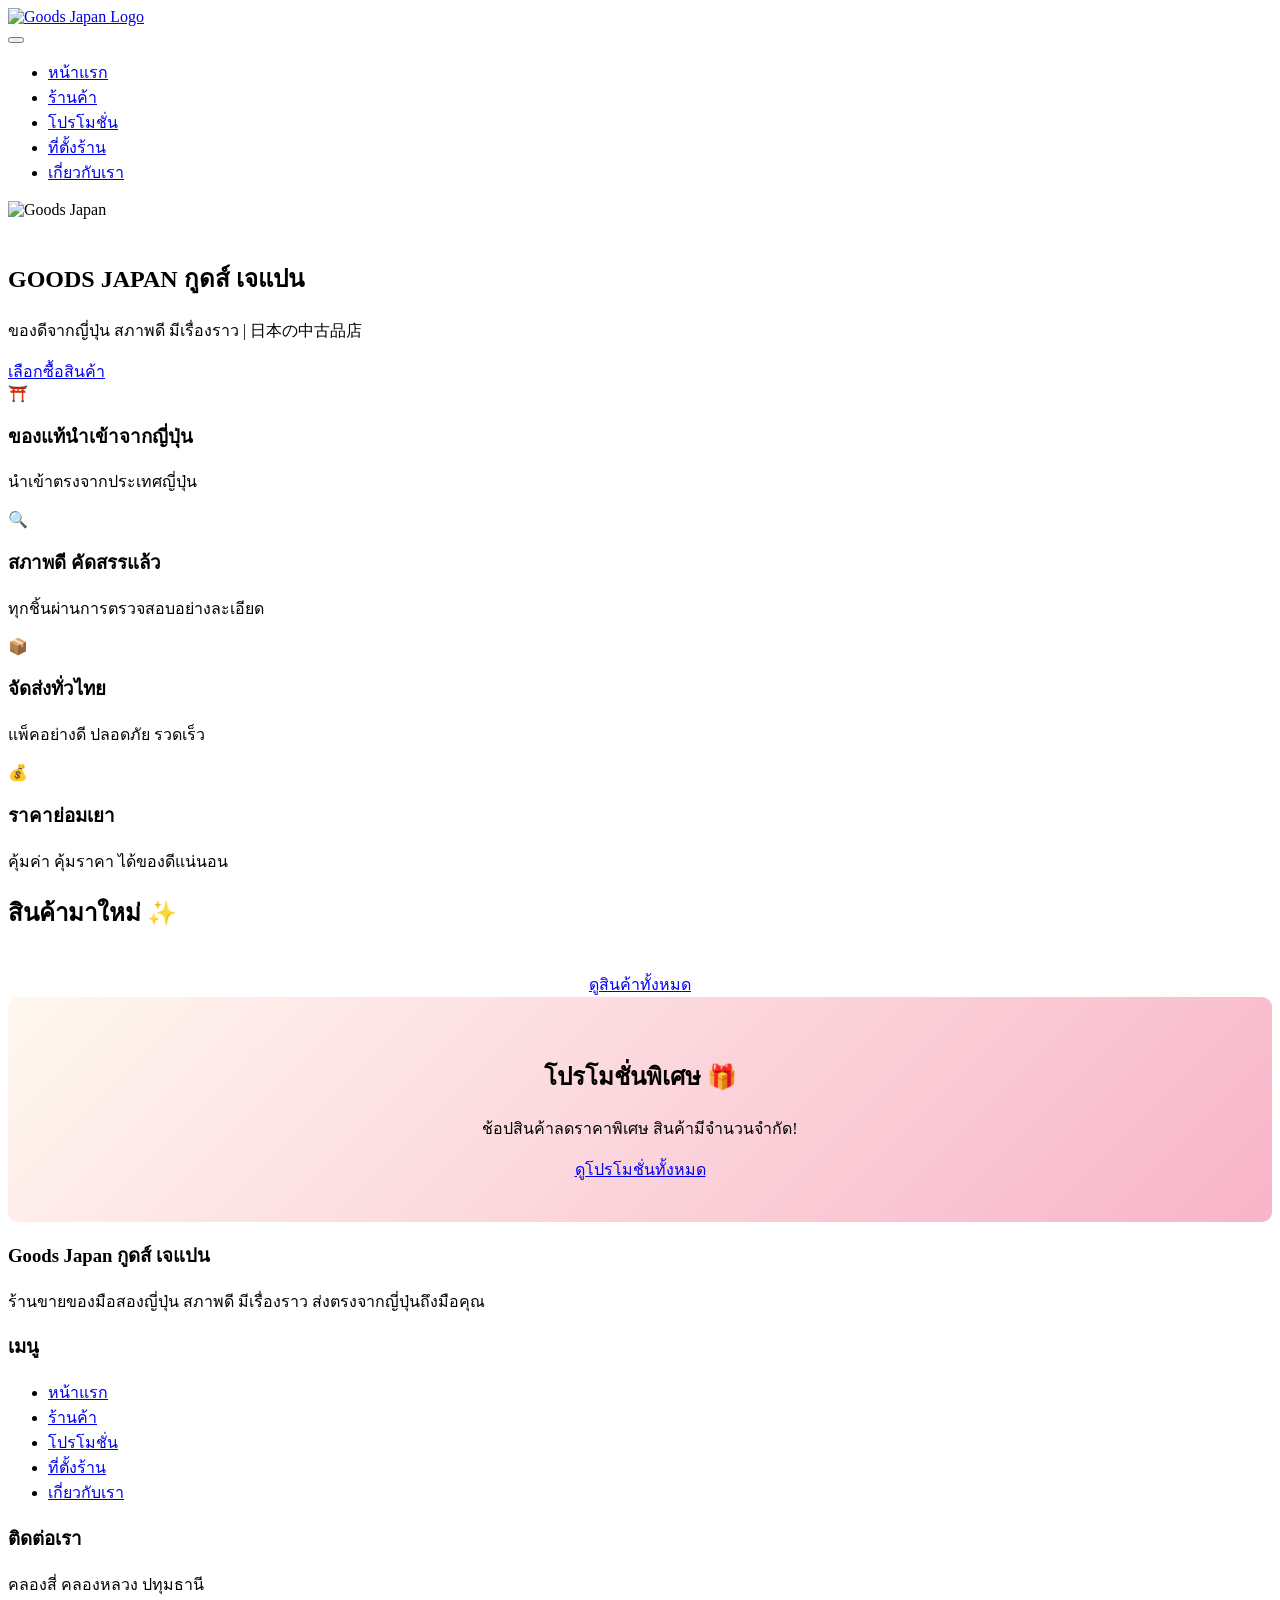
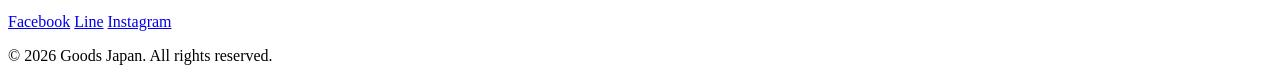
==== index.html @ b06cc13b "Add files via upload" ====
<!DOCTYPE html>
<html lang="th">
<head>
    <meta charset="UTF-8">
    <meta name="viewport" content="width=device-width, initial-scale=1.0">
    <title>Goods Japan (กูดส์ เจแปน) - ของดีจากญี่ปุ่น สภาพดี มีเรื่องราว</title>
    <meta name="description" content="Goods Japan กูดส์ เจแปน ร้านขายสินค้ามือสองคุณภาพดี นำเข้าจากญี่ปุ่น คลองสี่ คลองหลวง ปทุมธานี">
    <meta property="og:title" content="Goods Japan (กูดส์ เจแปน) - ของดีจากญี่ปุ่น">
    <meta property="og:description" content="ร้านขายสินค้ามือสองคุณภาพดี นำเข้าจากญี่ปุ่น คลองสี่ คลองหลวง ปทุมธานี">
    <meta property="og:image" content="assets/images/poster.jpg">
    <link rel="icon" href="assets/images/logo.png">
    
    <link rel="preconnect" href="https://fonts.googleapis.com">
    <link rel="preconnect" href="https://fonts.gstatic.com" crossorigin>
    <link href="https://fonts.googleapis.com/css2?family=Noto+Sans+Thai:wght@400;700&family=Noto+Serif+JP:wght@400;700&display=swap" rel="stylesheet">
    
    <link rel="stylesheet" href="css/style.css">
    <link rel="stylesheet" href="css/animations.css">
    <link rel="stylesheet" href="css/responsive.css">
</head>
<body>
    <header>
        <nav class="navbar">
            <div class="nav-container container">
                <div class="logo-container">
                    <a href="index.html">
                        <img src="assets/images/logo.png" alt="Goods Japan Logo" class="logo-img">
                    </a>
                </div>
                <button class="hamburger" aria-label="Toggle navigation">
                    <span></span>
                    <span></span>
                    <span></span>
                </button>
                <ul class="nav-links">
                    <li><a href="index.html" class="nav-link active">หน้าแรก</a></li>
                    <li><a href="shop.html" class="nav-link">ร้านค้า</a></li>
                    <li><a href="promotions.html" class="nav-link">โปรโมชั่น</a></li>
                    <li><a href="location.html" class="nav-link">ที่ตั้งร้าน</a></li>
                    <li><a href="about.html" class="nav-link">เกี่ยวกับเรา</a></li>
                </ul>
            </div>
        </nav>
    </header>

    <main>
        <section class="hero fade-in">
            <div class="hero-overlay"></div>
            <div class="hero-content container">
                <img src="assets/images/logo.png" alt="Goods Japan" style="max-width: 200px; margin-bottom: 20px;">
                <h1 class="hero-title">GOODS JAPAN กูดส์ เจแปน</h1>
                <p class="hero-subtitle">ของดีจากญี่ปุ่น สภาพดี มีเรื่องราว | 日本の中古品店</p>
                <a href="shop.html" class="btn btn-primary hero-cta">เลือกซื้อสินค้า</a>
            </div>
        </section>

        <section class="features-section section fade-in">
            <div class="container">
                <div class="features-grid">
                    <div class="feature-item">
                        <div class="feature-icon">⛩️</div>
                        <h3 class="feature-title">ของแท้นำเข้าจากญี่ปุ่น</h3>
                        <p class="feature-desc">นำเข้าตรงจากประเทศญี่ปุ่น</p>
                    </div>
                    <div class="feature-item">
                        <div class="feature-icon">🔍</div>
                        <h3 class="feature-title">สภาพดี คัดสรรแล้ว</h3>
                        <p class="feature-desc">ทุกชิ้นผ่านการตรวจสอบอย่างละเอียด</p>
                    </div>
                    <div class="feature-item">
                        <div class="feature-icon">📦</div>
                        <h3 class="feature-title">จัดส่งทั่วไทย</h3>
                        <p class="feature-desc">แพ็คอย่างดี ปลอดภัย รวดเร็ว</p>
                    </div>
                    <div class="feature-item">
                        <div class="feature-icon">💰</div>
                        <h3 class="feature-title">ราคาย่อมเยา</h3>
                        <p class="feature-desc">คุ้มค่า คุ้มราคา ได้ของดีแน่นอน</p>
                    </div>
                </div>
            </div>
        </section>

        <div class="torii-divider fade-in"></div>

        <section class="section fade-in">
            <div class="container">
                <h2 class="section-title">สินค้ามาใหม่ ✨</h2>
                <div id="new-arrivals" class="product-grid">
                    <!-- Products will be populated by js/products.js -->
                </div>
                <div style="text-align: center; margin-top: 40px;">
                    <a href="shop.html" class="btn btn-outline">ดูสินค้าทั้งหมด</a>
                </div>
            </div>
        </section>

        <section class="promo-section section fade-in">
            <div class="container">
                <div class="promo-card promo-card-featured" style="background: linear-gradient(135deg, #FFF8F0, #F8B4C8); text-align: center; padding: 40px; border-radius: 10px;">
                    <h2 class="promo-title">โปรโมชั่นพิเศษ 🎁</h2>
                    <p class="promo-description">ช้อปสินค้าลดราคาพิเศษ สินค้ามีจำนวนจำกัด!</p>
                    <a href="promotions.html" class="btn btn-primary" style="margin-top: 20px;">ดูโปรโมชั่นทั้งหมด</a>
                </div>
            </div>
        </section>
    </main>

    <footer class="footer">
        <div class="footer-container container">
            <div class="footer-col">
                <h3 class="footer-title">Goods Japan กูดส์ เจแปน</h3>
                <p class="footer-text">ร้านขายของมือสองญี่ปุ่น สภาพดี มีเรื่องราว ส่งตรงจากญี่ปุ่นถึงมือคุณ</p>
            </div>
            <div class="footer-col">
                <h3 class="footer-title">เมนู</h3>
                <ul class="footer-links">
                    <li><a href="index.html" class="footer-link">หน้าแรก</a></li>
                    <li><a href="shop.html" class="footer-link">ร้านค้า</a></li>
                    <li><a href="promotions.html" class="footer-link">โปรโมชั่น</a></li>
                    <li><a href="location.html" class="footer-link">ที่ตั้งร้าน</a></li>
                    <li><a href="about.html" class="footer-link">เกี่ยวกับเรา</a></li>
                </ul>
            </div>
            <div class="footer-col">
                <h3 class="footer-title">ติดต่อเรา</h3>
                <p class="footer-text">คลองสี่ คลองหลวง ปทุมธานี</p>
                <div class="social-links">
                    <a href="#" class="social-link">Facebook</a>
                    <a href="#" class="social-link">Line</a>
                    <a href="#" class="social-link">Instagram</a>
                </div>
            </div>
        </div>
        <div class="footer-bottom">
            <p>&copy; 2026 Goods Japan. All rights reserved.</p>
        </div>
    </footer>

    <script src="js/main.js"></script>
    <script src="js/sakura.js"></script>
    <script src="js/products.js"></script>
    <script src="js/promotions.js"></script>
    <script src="js/animations.js"></script>
</body>
</html>
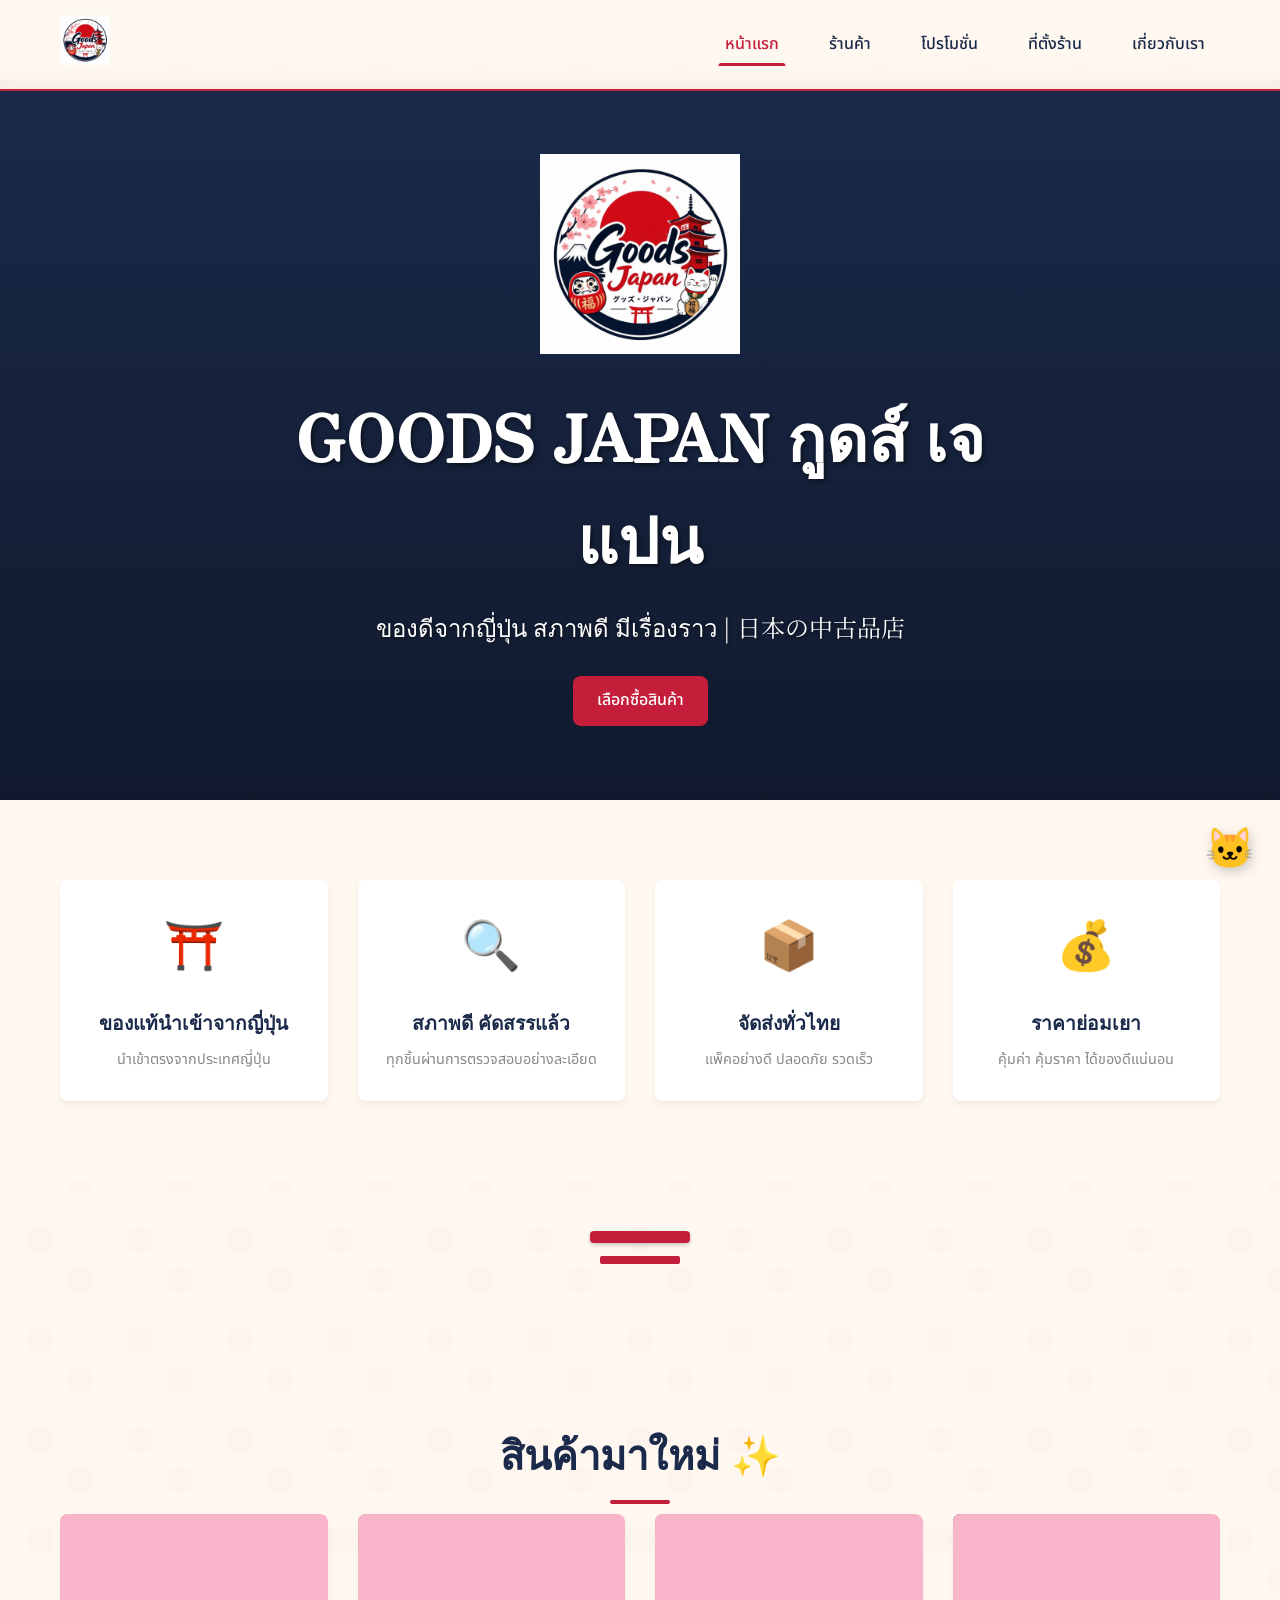
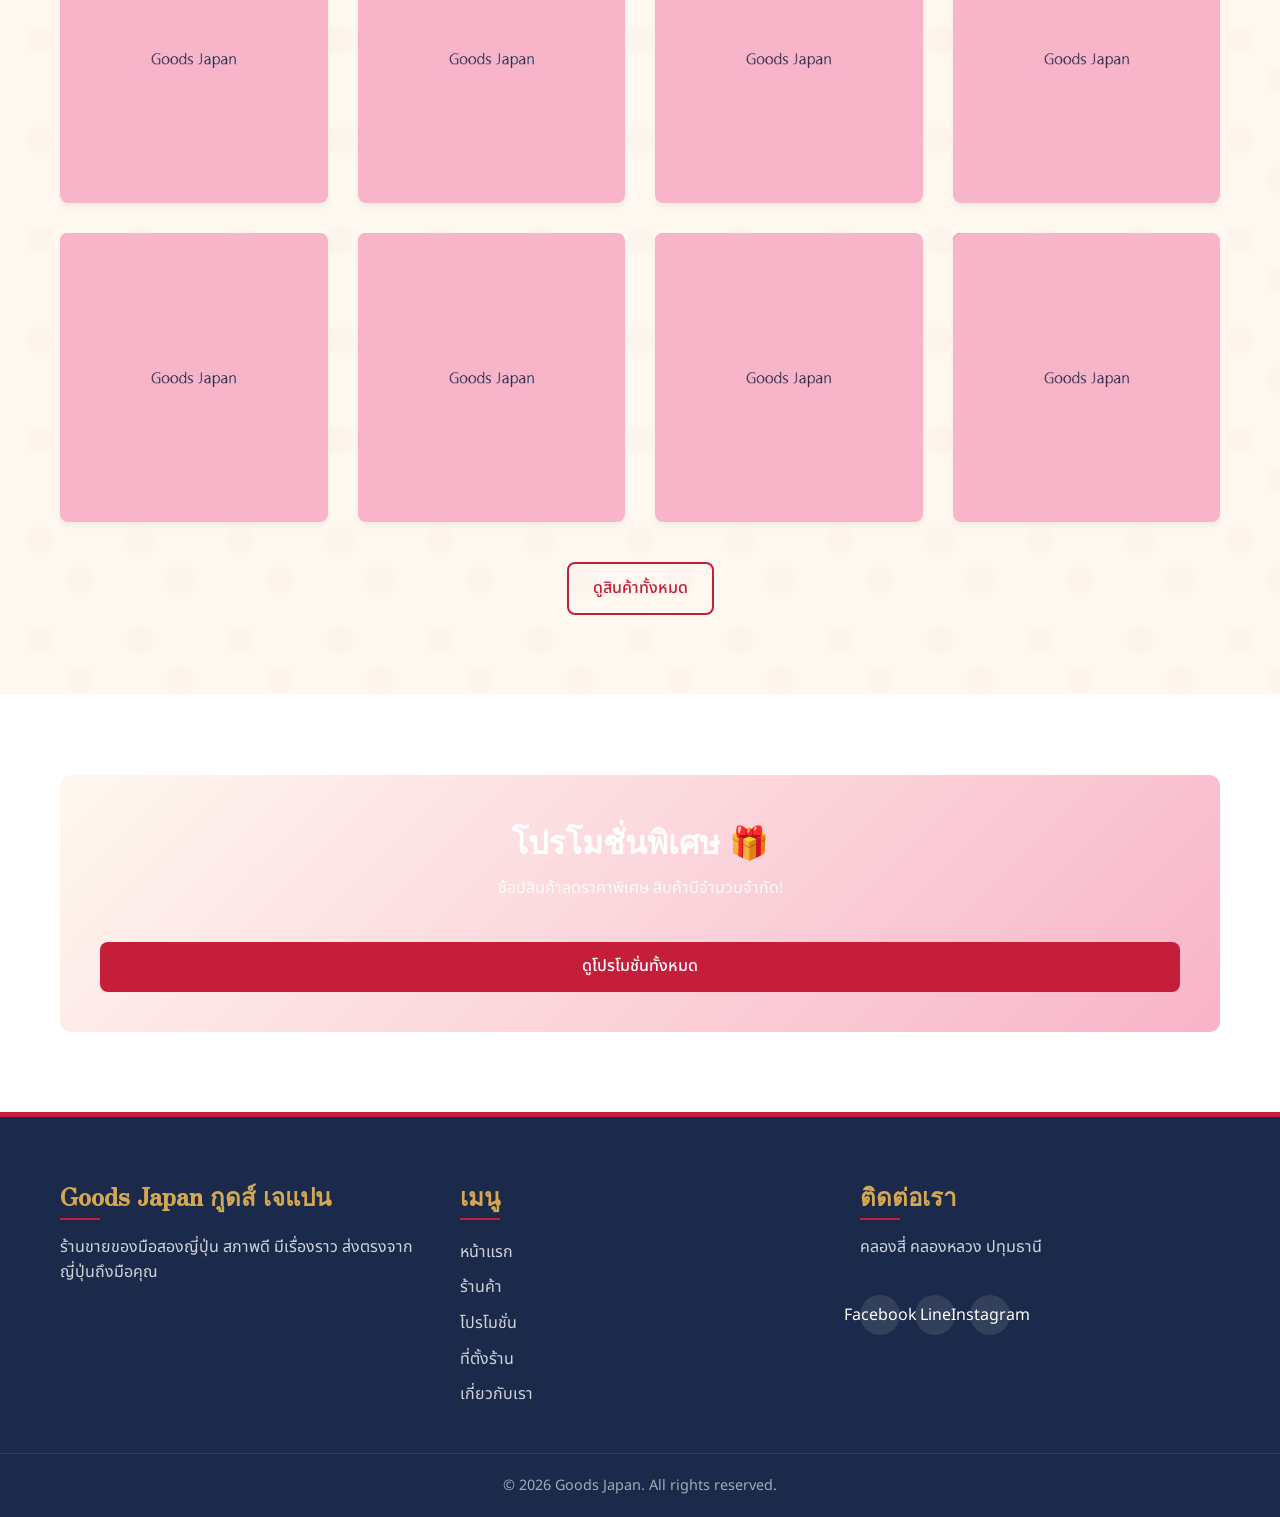
==== commit a422a791: "Add files via upload" ====
--- a/index.html
+++ b/index.html
@@ -126,9 +126,9 @@
                 <h3 class="footer-title">ติดต่อเรา</h3>
                 <p class="footer-text">คลองสี่ คลองหลวง ปทุมธานี</p>
                 <div class="social-links">
-                    <a href="#" class="social-link">Facebook</a>
-                    <a href="#" class="social-link">Line</a>
-                    <a href="#" class="social-link">Instagram</a>
+                    <a href="https://facebook.com/goodsjapan" target="_blank" class="social-link">Facebook</a>
+                    <a href="https://line.me/ti/p/~@goodsjapan" target="_blank" class="social-link">Line</a>
+                    <a href="https://instagram.com/goodsjapan" target="_blank" class="social-link">Instagram</a>
                 </div>
             </div>
         </div>
--- a/css/style.css
+++ b/css/style.css
@@ -0,0 +1,1023 @@
+@import url('https://fonts.googleapis.com/css2?family=Noto+Sans+Thai:wght@300;400;500;600;700&family=Noto+Serif+JP:wght@300;400;500;600;700&family=Zen+Antique&display=swap');
+
+:root {
+  --red: #C41E3A;
+  --navy: #1B2A4A;
+  --pink: #F8B4C8;
+  --cream: #FFF8F0;
+  --dark: #2D2D2D;
+  --gold: #D4A853;
+  --white: #FFFFFF;
+  --gray-light: #F5F5F5;
+  --gray: #888888;
+  --shadow: 0 4px 6px rgba(0, 0, 0, 0.05);
+  --shadow-hover: 0 10px 15px rgba(0, 0, 0, 0.1);
+  --border-radius: 8px;
+  --transition: all 0.3s ease;
+  
+  --font-thai: 'Noto Sans Thai', sans-serif;
+  --font-jp: 'Noto Serif JP', serif;
+  --font-heading: 'Zen Antique', serif;
+}
+
+/* Reset & Base */
+* {
+  margin: 0;
+  padding: 0;
+  box-sizing: border-box;
+}
+
+body {
+  font-family: var(--font-thai);
+  color: var(--dark);
+  background-color: var(--cream);
+  line-height: 1.6;
+  background-image: url('data:image/svg+xml;utf8,<svg xmlns="http://www.w3.org/2000/svg" width="100" height="100" viewBox="0 0 100 100"><path fill="%23f8b4c8" fill-opacity="0.05" d="M30 30c5-5 15-5 20 0s5 15 0 20-15 5-20 0-5-15 0-20zM70 70c5-5 15-5 20 0s5 15 0 20-15 5-20 0-5-15 0-20z"/></svg>');
+}
+
+/* Typography */
+h1, h2, h3, h4, h5, h6 {
+  font-family: var(--font-heading);
+  color: var(--navy);
+  margin-bottom: 1rem;
+}
+
+.text-center { text-align: center; }
+.text-red { color: var(--red); }
+.text-gold { color: var(--gold); }
+
+/* Utilities */
+.container {
+  max-width: 1200px;
+  margin: 0 auto;
+  padding: 0 20px;
+}
+
+.section {
+  padding: 80px 0;
+}
+
+.section-title {
+  font-size: 2.5rem;
+  text-align: center;
+  position: relative;
+  margin-bottom: 10px;
+  color: var(--navy);
+}
+
+.section-title::after {
+  content: '';
+  display: block;
+  width: 60px;
+  height: 4px;
+  background: var(--red);
+  margin: 15px auto 0;
+  border-radius: 2px;
+}
+
+.section-subtitle {
+  text-align: center;
+  color: var(--gray);
+  margin-bottom: 40px;
+  font-family: var(--font-jp);
+}
+
+.mt-1 { margin-top: 0.5rem; }
+.mt-2 { margin-top: 1rem; }
+.mt-3 { margin-top: 1.5rem; }
+.mt-4 { margin-top: 2rem; }
+.mt-5 { margin-top: 3rem; }
+
+/* Buttons */
+.btn {
+  display: inline-block;
+  padding: 12px 24px;
+  font-family: var(--font-thai);
+  font-weight: 500;
+  text-decoration: none;
+  border-radius: var(--border-radius);
+  cursor: pointer;
+  transition: var(--transition);
+  border: none;
+  text-align: center;
+}
+
+.btn-primary {
+  background-color: var(--red);
+  color: var(--white);
+}
+
+.btn-primary:hover {
+  background-color: #a31830;
+  transform: translateY(-2px);
+  box-shadow: 0 4px 10px rgba(196, 30, 58, 0.3);
+}
+
+.btn-secondary {
+  background-color: var(--navy);
+  color: var(--white);
+}
+
+.btn-secondary:hover {
+  background-color: #121c33;
+  transform: translateY(-2px);
+  box-shadow: 0 4px 10px rgba(27, 42, 74, 0.3);
+}
+
+.btn-outline {
+  background-color: transparent;
+  color: var(--red);
+  border: 2px solid var(--red);
+}
+
+.btn-outline:hover {
+  background-color: var(--red);
+  color: var(--white);
+}
+
+/* Cards & Tag */
+.card {
+  background: var(--white);
+  border-radius: var(--border-radius);
+  box-shadow: var(--shadow);
+  transition: var(--transition);
+}
+
+.card:hover {
+  box-shadow: var(--shadow-hover);
+}
+
+.tag {
+  display: inline-block;
+  padding: 4px 8px;
+  border-radius: 4px;
+  font-size: 0.8rem;
+  font-weight: 500;
+  background-color: var(--gray-light);
+  color: var(--dark);
+}
+
+/* Navbar */
+.navbar {
+  position: fixed;
+  top: 0;
+  left: 0;
+  width: 100%;
+  background-color: rgba(255, 248, 240, 0.95);
+  backdrop-filter: blur(10px);
+  border-bottom: 2px solid var(--red);
+  z-index: 1000;
+  padding: 15px 0;
+}
+
+.nav-container {
+  display: flex;
+  justify-content: space-between;
+  align-items: center;
+  max-width: 1200px;
+  margin: 0 auto;
+  padding: 0 20px;
+}
+
+.logo-container {
+  display: flex;
+  align-items: center;
+  text-decoration: none;
+}
+
+.logo-img {
+  height: 50px;
+  width: auto;
+}
+
+.nav-links {
+  display: flex;
+  gap: 20px;
+  list-style: none;
+}
+
+.nav-link {
+  text-decoration: none;
+  color: var(--navy);
+  font-weight: 500;
+  padding: 10px 15px;
+  position: relative;
+  transition: var(--transition);
+  border-radius: 4px;
+}
+
+.nav-link:hover {
+  background-color: rgba(248, 180, 200, 0.2);
+  color: var(--red);
+}
+
+.nav-link.active {
+  color: var(--red);
+}
+
+.nav-link.active::after {
+  content: '';
+  position: absolute;
+  bottom: 0;
+  left: 50%;
+  transform: translateX(-50%);
+  width: 80%;
+  height: 3px;
+  background-color: var(--red);
+  border-radius: 3px 3px 0 0;
+}
+
+.hamburger {
+  display: none;
+  background: none;
+  border: none;
+  font-size: 1.5rem;
+  color: var(--navy);
+  cursor: pointer;
+}
+
+/* Hero Section */
+.hero {
+  position: relative;
+  min-height: 80vh;
+  background-color: var(--navy);
+  background-size: cover;
+  background-position: center;
+  display: flex;
+  align-items: center;
+  justify-content: center;
+  margin-top: 80px;
+}
+
+.hero-overlay {
+  position: absolute;
+  top: 0;
+  left: 0;
+  width: 100%;
+  height: 100%;
+  background: linear-gradient(rgba(27, 42, 74, 0.7), rgba(0, 0, 0, 0.4));
+}
+
+.hero-content {
+  position: relative;
+  z-index: 10;
+  text-align: center;
+  color: var(--white);
+  max-width: 800px;
+  padding: 0 20px;
+}
+
+.hero-title {
+  font-size: 4rem;
+  color: var(--white);
+  margin-bottom: 20px;
+  text-shadow: 2px 2px 4px rgba(0,0,0,0.5);
+  font-family: var(--font-heading);
+}
+
+.hero-subtitle {
+  font-size: 1.5rem;
+  margin-bottom: 30px;
+  font-family: var(--font-jp);
+  text-shadow: 1px 1px 3px rgba(0,0,0,0.5);
+}
+
+/* Filter Bar */
+.filter-bar {
+  background: var(--white);
+  padding: 20px;
+  border-radius: var(--border-radius);
+  box-shadow: var(--shadow);
+  display: flex;
+  justify-content: space-between;
+  align-items: center;
+  margin-bottom: 30px;
+}
+
+.filter-group {
+  display: flex;
+  gap: 10px;
+}
+
+.filter-btn {
+  padding: 8px 16px;
+  border: 1px solid var(--gray-light);
+  background: var(--white);
+  border-radius: 20px;
+  cursor: pointer;
+  transition: var(--transition);
+  font-family: var(--font-thai);
+}
+
+.filter-btn:hover {
+  border-color: var(--red);
+  color: var(--red);
+}
+
+.filter-btn.active {
+  background: var(--red);
+  color: var(--white);
+  border-color: var(--red);
+}
+
+.search-box {
+  padding: 10px 15px;
+  border: 1px solid #ddd;
+  border-radius: 20px;
+  width: 250px;
+  font-family: var(--font-thai);
+}
+
+.sort-select {
+  padding: 10px 15px;
+  border: 1px solid #ddd;
+  border-radius: 20px;
+  background: var(--white);
+  font-family: var(--font-thai);
+  cursor: pointer;
+}
+
+/* Product Grid */
+.product-grid {
+  display: grid;
+  grid-template-columns: repeat(4, 1fr);
+  gap: 30px;
+}
+
+.product-card {
+  background: var(--white);
+  border-radius: var(--border-radius);
+  overflow: hidden;
+  box-shadow: var(--shadow);
+  transition: var(--transition);
+  position: relative;
+  display: flex;
+  flex-direction: column;
+}
+
+.product-card:hover {
+  transform: translateY(-10px);
+  box-shadow: var(--shadow-hover);
+}
+
+.product-image-container {
+  position: relative;
+  width: 100%;
+  padding-top: 100%;
+  overflow: hidden;
+  background-color: var(--gray-light);
+}
+
+.product-image {
+  position: absolute;
+  top: 0;
+  left: 0;
+  width: 100%;
+  height: 100%;
+  object-fit: cover;
+  transition: transform 0.5s ease;
+}
+
+.product-card:hover .product-image {
+  transform: scale(1.05);
+}
+
+.product-badge {
+  position: absolute;
+  top: 10px;
+  right: 10px;
+  padding: 5px 10px;
+  border-radius: 4px;
+  color: var(--white);
+  font-weight: bold;
+  font-size: 0.8rem;
+  z-index: 2;
+}
+
+.badge-new { background-color: var(--gold); }
+.badge-sale { background-color: var(--red); }
+.badge-sold { background-color: var(--dark); }
+
+.product-info {
+  padding: 20px;
+  display: flex;
+  flex-direction: column;
+  flex-grow: 1;
+}
+
+.product-category {
+  font-size: 0.8rem;
+  color: var(--gray);
+  margin-bottom: 5px;
+  text-transform: uppercase;
+}
+
+.product-name {
+  font-size: 1.1rem;
+  font-weight: 600;
+  margin-bottom: 5px;
+  color: var(--navy);
+}
+
+.product-name-jp {
+  font-family: var(--font-jp);
+  font-size: 0.9rem;
+  color: var(--gray);
+  margin-bottom: 15px;
+}
+
+.product-price {
+  font-size: 1.25rem;
+  font-weight: 700;
+  color: var(--red);
+  margin-top: auto;
+  display: flex;
+  align-items: center;
+  gap: 10px;
+}
+
+.product-original-price {
+  font-size: 0.9rem;
+  color: var(--gray);
+  text-decoration: line-through;
+}
+
+.product-status {
+  font-size: 0.85rem;
+  color: var(--navy);
+  margin-top: 10px;
+  border-top: 1px dashed #eee;
+  padding-top: 10px;
+}
+
+/* Promotion Section */
+.promo-section {
+  background-color: var(--white);
+  position: relative;
+  overflow: hidden;
+}
+
+.promo-grid {
+  display: grid;
+  grid-template-columns: repeat(2, 1fr);
+  gap: 30px;
+}
+
+.promo-card {
+  background: linear-gradient(135deg, var(--navy) 0%, #2a4175 100%);
+  color: var(--white);
+  border-radius: var(--border-radius);
+  padding: 40px;
+  display: flex;
+  flex-direction: column;
+  justify-content: center;
+  position: relative;
+  overflow: hidden;
+}
+
+.promo-card-featured {
+  background: linear-gradient(135deg, var(--red) 0%, #e03250 100%);
+}
+
+.promo-title {
+  font-size: 2rem;
+  margin-bottom: 10px;
+  color: var(--white);
+}
+
+.promo-description {
+  margin-bottom: 20px;
+  opacity: 0.9;
+}
+
+.promo-code {
+  display: inline-block;
+  background: rgba(255,255,255,0.2);
+  padding: 10px 20px;
+  border: 2px dashed var(--gold);
+  border-radius: 8px;
+  font-family: monospace;
+  font-size: 1.5rem;
+  font-weight: bold;
+  letter-spacing: 2px;
+  margin-bottom: 15px;
+}
+
+.promo-discount {
+  font-size: 3rem;
+  font-weight: bold;
+  color: var(--gold);
+  margin-bottom: 10px;
+}
+
+.promo-expiry {
+  font-size: 0.9rem;
+  opacity: 0.8;
+}
+
+.discount-section {
+  max-width: 500px;
+  margin: 40px auto 0;
+  text-align: center;
+}
+
+.discount-input-group {
+  display: flex;
+  margin-bottom: 10px;
+}
+
+.discount-input {
+  flex-grow: 1;
+  padding: 12px 20px;
+  border: 2px solid var(--navy);
+  border-radius: 25px 0 0 25px;
+  font-size: 1rem;
+  outline: none;
+}
+
+.discount-btn {
+  padding: 12px 25px;
+  background: var(--navy);
+  color: var(--white);
+  border: 2px solid var(--navy);
+  border-radius: 0 25px 25px 0;
+  cursor: pointer;
+  font-weight: bold;
+  transition: var(--transition);
+}
+
+.discount-btn:hover {
+  background: var(--gold);
+  border-color: var(--gold);
+}
+
+.discount-result {
+  min-height: 24px;
+  font-size: 0.9rem;
+  color: var(--red);
+}
+
+.countdown {
+  display: flex;
+  gap: 15px;
+  margin-top: 20px;
+}
+
+.countdown-item {
+  background: rgba(255,255,255,0.1);
+  border-radius: 8px;
+  padding: 10px;
+  min-width: 70px;
+  text-align: center;
+  backdrop-filter: blur(5px);
+}
+
+.countdown-value {
+  font-size: 1.8rem;
+  font-weight: bold;
+  line-height: 1;
+}
+
+.countdown-label {
+  font-size: 0.8rem;
+  text-transform: uppercase;
+  margin-top: 5px;
+}
+
+/* Features Section */
+.features-section {
+  background-color: var(--cream);
+}
+
+.features-grid {
+  display: grid;
+  grid-template-columns: repeat(4, 1fr);
+  gap: 30px;
+}
+
+.feature-item {
+  text-align: center;
+  padding: 30px 20px;
+  background: var(--white);
+  border-radius: var(--border-radius);
+  box-shadow: var(--shadow);
+  transition: var(--transition);
+  position: relative;
+}
+
+.feature-item:hover {
+  transform: translateY(-5px);
+  box-shadow: var(--shadow-hover);
+}
+
+.feature-icon {
+  font-size: 3rem;
+  color: var(--red);
+  margin-bottom: 20px;
+  position: relative;
+  display: inline-block;
+}
+
+.feature-icon::before {
+  content: '';
+  position: absolute;
+  top: 50%;
+  left: 50%;
+  transform: translate(-50%, -50%);
+  width: 60px;
+  height: 60px;
+  background-color: rgba(248, 180, 200, 0.3);
+  border-radius: 50%;
+  z-index: -1;
+}
+
+.feature-title {
+  font-size: 1.2rem;
+  color: var(--navy);
+  margin-bottom: 10px;
+}
+
+.feature-desc {
+  color: var(--gray);
+  font-size: 0.9rem;
+}
+
+/* Location Section */
+.location-section {
+  background-color: var(--white);
+}
+
+.map-container {
+  width: 100%;
+  height: 400px;
+  background-color: #eee;
+  border-radius: var(--border-radius);
+  overflow: hidden;
+  margin-bottom: 40px;
+  box-shadow: var(--shadow);
+}
+
+.store-info {
+  margin-top: 40px;
+}
+
+.info-grid {
+  display: grid;
+  grid-template-columns: repeat(2, 1fr);
+  gap: 30px;
+}
+
+.info-card {
+  background: var(--cream);
+  padding: 30px;
+  border-radius: var(--border-radius);
+  display: flex;
+  align-items: flex-start;
+  gap: 20px;
+  box-shadow: var(--shadow);
+}
+
+.info-icon {
+  font-size: 2rem;
+  color: var(--red);
+}
+
+.info-title {
+  font-size: 1.2rem;
+  margin-bottom: 10px;
+  color: var(--navy);
+}
+
+.info-text {
+  color: var(--dark);
+  line-height: 1.8;
+}
+
+.directions-section {
+  margin-top: 20px;
+}
+
+/* About Section */
+.about-section {
+  background-color: var(--cream);
+}
+
+.story-section {
+  display: grid;
+  grid-template-columns: 1fr 1fr;
+  gap: 50px;
+  align-items: center;
+  margin-bottom: 80px;
+}
+
+.story-content {
+  padding-right: 20px;
+}
+
+.story-image {
+  width: 100%;
+  border-radius: var(--border-radius);
+  box-shadow: var(--shadow-hover);
+  border: 10px solid var(--white);
+}
+
+.team-section {
+  margin-bottom: 80px;
+}
+
+.team-grid {
+  display: grid;
+  grid-template-columns: repeat(4, 1fr);
+  gap: 30px;
+}
+
+.team-member {
+  text-align: center;
+  background: var(--white);
+  padding: 30px 20px;
+  border-radius: var(--border-radius);
+  box-shadow: var(--shadow);
+}
+
+.team-photo {
+  width: 120px;
+  height: 120px;
+  border-radius: 50%;
+  object-fit: cover;
+  margin: 0 auto 20px;
+  border: 4px solid var(--pink);
+}
+
+.team-name {
+  font-size: 1.2rem;
+  color: var(--navy);
+  margin-bottom: 5px;
+}
+
+.team-role {
+  color: var(--gold);
+  font-size: 0.9rem;
+  font-weight: 500;
+  margin-bottom: 15px;
+}
+
+.contact-form {
+  max-width: 600px;
+  margin: 0 auto;
+  background: var(--white);
+  padding: 40px;
+  border-radius: var(--border-radius);
+  box-shadow: var(--shadow);
+}
+
+.form-group {
+  margin-bottom: 20px;
+}
+
+.form-input, .form-textarea {
+  width: 100%;
+  padding: 12px 15px;
+  border: 1px solid #ddd;
+  border-radius: 4px;
+  font-family: var(--font-thai);
+  transition: var(--transition);
+}
+
+.form-input:focus, .form-textarea:focus {
+  border-color: var(--navy);
+  outline: none;
+  box-shadow: 0 0 0 2px rgba(27, 42, 74, 0.1);
+}
+
+.form-textarea {
+  min-height: 150px;
+  resize: vertical;
+}
+
+.form-submit {
+  width: 100%;
+  padding: 15px;
+  font-size: 1.1rem;
+}
+
+/* Gallery */
+.gallery-grid {
+  display: grid;
+  grid-template-columns: repeat(auto-fill, minmax(250px, 1fr));
+  gap: 15px;
+}
+
+.gallery-item {
+  position: relative;
+  border-radius: var(--border-radius);
+  overflow: hidden;
+  aspect-ratio: 1;
+}
+
+.gallery-image {
+  width: 100%;
+  height: 100%;
+  object-fit: cover;
+  transition: transform 0.5s;
+}
+
+.gallery-item:hover .gallery-image {
+  transform: scale(1.1);
+}
+
+/* Torii Divider */
+.torii-divider {
+  width: 100px;
+  height: 80px;
+  margin: 40px auto;
+  position: relative;
+}
+
+.torii-divider::before {
+  content: '';
+  position: absolute;
+  top: 10px;
+  left: 0;
+  width: 100%;
+  height: 12px;
+  background-color: var(--red);
+  border-radius: 4px;
+  box-shadow: 0 2px 4px rgba(0,0,0,0.2);
+}
+
+.torii-divider::after {
+  content: '';
+  position: absolute;
+  top: 35px;
+  left: 10px;
+  width: 80px;
+  height: 8px;
+  background-color: var(--red);
+  border-radius: 2px;
+}
+
+.torii-divider-legs {
+  position: absolute;
+  top: 22px;
+  left: 20px;
+  width: 12px;
+  height: 58px;
+  background-color: var(--red);
+  box-shadow: 48px 0 0 var(--red);
+}
+
+/* Floating Mascot */
+.floating-mascot {
+  position: fixed;
+  bottom: 30px;
+  right: 30px;
+  z-index: 1000;
+}
+
+.mascot-btn {
+  width: 60px;
+  height: 60px;
+  background-color: var(--white);
+  border: 3px solid var(--red);
+  border-radius: 50%;
+  display: flex;
+  align-items: center;
+  justify-content: center;
+  cursor: pointer;
+  box-shadow: var(--shadow-hover);
+  font-size: 1.5rem;
+  color: var(--red);
+  transition: var(--transition);
+}
+
+.mascot-btn:hover {
+  transform: scale(1.1);
+}
+
+.mascot-tooltip {
+  position: absolute;
+  bottom: 80px;
+  right: 0;
+  background-color: var(--white);
+  color: var(--navy);
+  padding: 10px 15px;
+  border-radius: 8px;
+  font-size: 0.9rem;
+  box-shadow: var(--shadow);
+  width: max-content;
+  opacity: 0;
+  visibility: hidden;
+  transition: var(--transition);
+  transform: translateY(10px);
+}
+
+.mascot-tooltip::after {
+  content: '';
+  position: absolute;
+  bottom: -8px;
+  right: 20px;
+  border-width: 8px 8px 0;
+  border-style: solid;
+  border-color: var(--white) transparent transparent transparent;
+}
+
+.floating-mascot:hover .mascot-tooltip {
+  opacity: 1;
+  visibility: visible;
+  transform: translateY(0);
+}
+
+/* Footer */
+.footer {
+  background-color: var(--navy);
+  color: var(--white);
+  padding: 60px 0 20px;
+  border-top: 5px solid var(--red);
+}
+
+.footer-container {
+  max-width: 1200px;
+  margin: 0 auto;
+  padding: 0 20px;
+  display: grid;
+  grid-template-columns: repeat(3, 1fr);
+  gap: 40px;
+  margin-bottom: 40px;
+}
+
+.footer-col {
+  display: flex;
+  flex-direction: column;
+}
+
+.footer-title {
+  color: var(--gold);
+  font-size: 1.5rem;
+  margin-bottom: 20px;
+  position: relative;
+  display: inline-block;
+}
+
+.footer-title::after {
+  content: '';
+  position: absolute;
+  bottom: -5px;
+  left: 0;
+  width: 40px;
+  height: 2px;
+  background-color: var(--red);
+}
+
+.footer-text {
+  color: rgba(255, 255, 255, 0.8);
+  margin-bottom: 15px;
+}
+
+.footer-links {
+  list-style: none;
+}
+
+.footer-link {
+  color: rgba(255, 255, 255, 0.8);
+  text-decoration: none;
+  display: inline-block;
+  padding: 5px 0;
+  transition: var(--transition);
+}
+
+.footer-link:hover {
+  color: var(--gold);
+  transform: translateX(5px);
+}
+
+.social-links {
+  display: flex;
+  gap: 15px;
+  margin-top: 20px;
+}
+
+.social-link {
+  display: flex;
+  align-items: center;
+  justify-content: center;
+  width: 40px;
+  height: 40px;
+  background-color: rgba(255,255,255,0.1);
+  color: var(--white);
+  border-radius: 50%;
+  text-decoration: none;
+  transition: var(--transition);
+}
+
+.social-link:hover {
+  background-color: var(--red);
+  transform: translateY(-3px);
+}
+
+.footer-bottom {
+  text-align: center;
+  padding-top: 20px;
+  border-top: 1px solid rgba(255,255,255,0.1);
+  color: rgba(255,255,255,0.6);
+  font-size: 0.9rem;
+}
--- a/css/animations.css
+++ b/css/animations.css
@@ -0,0 +1,201 @@
+/* Japanese Aesthetic Animations and Effects */
+
+/* Sakura Fall Animation */
+@keyframes sakuraFall {
+  0% {
+    opacity: 0;
+    top: -10%;
+    transform: translateX(0) rotate(0deg);
+  }
+  10% {
+    opacity: 1;
+  }
+  20% {
+    transform: translateX(-15px) rotate(45deg);
+  }
+  40% {
+    transform: translateX(15px) rotate(90deg);
+  }
+  60% {
+    transform: translateX(-15px) rotate(135deg);
+  }
+  80% {
+    transform: translateX(15px) rotate(180deg);
+    opacity: 1;
+  }
+  100% {
+    top: 110%;
+    transform: translateX(0) rotate(225deg);
+    opacity: 0;
+  }
+}
+
+.sakura-container {
+  position: fixed;
+  top: 0;
+  left: 0;
+  width: 100%;
+  height: 100%;
+  pointer-events: none;
+  z-index: 9999;
+  overflow: hidden;
+}
+
+.sakura-petal {
+  position: absolute;
+  background-color: var(--pink);
+  border-radius: 15px 0 15px 0;
+  box-shadow: inset 0 0 5px rgba(255, 255, 255, 0.5);
+  opacity: 0.8;
+  animation: sakuraFall linear infinite;
+}
+
+/* Base Animations */
+@keyframes float {
+  0% { transform: translateY(0px); }
+  50% { transform: translateY(-10px); }
+  100% { transform: translateY(0px); }
+}
+
+@keyframes bounce {
+  0%, 20%, 50%, 80%, 100% { transform: translateY(0); }
+  40% { transform: translateY(-20px); }
+  60% { transform: translateY(-10px); }
+}
+
+@keyframes fadeInUp {
+  from {
+    opacity: 0;
+    transform: translateY(30px);
+  }
+  to {
+    opacity: 1;
+    transform: translateY(0);
+  }
+}
+
+@keyframes fadeInLeft {
+  from {
+    opacity: 0;
+    transform: translateX(-30px);
+  }
+  to {
+    opacity: 1;
+    transform: translateX(0);
+  }
+}
+
+@keyframes fadeInRight {
+  from {
+    opacity: 0;
+    transform: translateX(30px);
+  }
+  to {
+    opacity: 1;
+    transform: translateX(0);
+  }
+}
+
+@keyframes sparkle {
+  0%, 100% { opacity: 0; transform: scale(0); }
+  50% { opacity: 1; transform: scale(1); }
+}
+
+@keyframes pulse {
+  0% { transform: scale(1); }
+  50% { transform: scale(1.05); }
+  100% { transform: scale(1); }
+}
+
+@keyframes slideDown {
+  from {
+    opacity: 0;
+    transform: translateY(-20px);
+  }
+  to {
+    opacity: 1;
+    transform: translateY(0);
+  }
+}
+
+@keyframes shimmer {
+  0% { background-position: -1000px 0; }
+  100% { background-position: 1000px 0; }
+}
+
+@keyframes lanternGlow {
+  0% { box-shadow: 0 0 5px rgba(248, 180, 200, 0.2); }
+  50% { box-shadow: 0 0 15px rgba(248, 180, 200, 0.6); }
+  100% { box-shadow: 0 0 5px rgba(248, 180, 200, 0.2); }
+}
+
+@keyframes countdownPulse {
+  0% { transform: scale(1); color: inherit; }
+  50% { transform: scale(1.1); color: var(--gold); }
+  100% { transform: scale(1); color: inherit; }
+}
+
+/* Animation Utility Classes */
+.fade-in {
+  opacity: 0;
+  transition: opacity 0.8s ease-in-out;
+}
+
+.fade-in.visible {
+  opacity: 1;
+}
+
+.fade-in-up {
+  opacity: 0;
+  animation: fadeInUp 0.8s ease forwards;
+}
+
+.fade-in-left {
+  opacity: 0;
+  animation: fadeInLeft 0.8s ease forwards;
+}
+
+.fade-in-right {
+  opacity: 0;
+  animation: fadeInRight 0.8s ease forwards;
+}
+
+.animate-float {
+  animation: float 3s ease-in-out infinite;
+}
+
+.animate-bounce {
+  animation: bounce 2s infinite;
+}
+
+.animate-pulse {
+  animation: pulse 2s infinite;
+}
+
+/* Specific Element Effects */
+.sparkle {
+  position: relative;
+}
+
+.sparkle::after {
+  content: '✨';
+  position: absolute;
+  top: -5px;
+  right: -10px;
+  font-size: 12px;
+  animation: sparkle 1.5s infinite;
+}
+
+.nav-link:hover {
+  animation: lanternGlow 2s infinite;
+}
+
+.countdown-value {
+  animation: countdownPulse 1s infinite;
+}
+
+.promo-card {
+  background-image: linear-gradient(90deg, transparent, rgba(255,255,255,0.2), transparent);
+  background-size: 1000px 100%;
+  animation: shimmer 5s infinite linear;
+}
--- a/css/responsive.css
+++ b/css/responsive.css
@@ -0,0 +1,173 @@
+/* Responsive Styles for Goods Japan Website */
+
+/* Tablet Breakpoint (max-width: 1024px) */
+@media screen and (max-width: 1024px) {
+  .product-grid {
+    grid-template-columns: repeat(3, 1fr);
+  }
+
+  .features-grid {
+    grid-template-columns: repeat(2, 1fr);
+  }
+
+  .team-grid {
+    grid-template-columns: repeat(2, 1fr);
+  }
+
+  .story-section {
+    grid-template-columns: 1fr;
+    gap: 30px;
+  }
+
+  .story-content {
+    padding-right: 0;
+    order: 2;
+  }
+
+  .story-image {
+    order: 1;
+  }
+}
+
+/* Small Tablet / Mobile Breakpoint (max-width: 768px) */
+@media screen and (max-width: 768px) {
+  .section {
+    padding: 50px 0;
+  }
+
+  .hero-title {
+    font-size: 2.5rem;
+  }
+
+  .hero-subtitle {
+    font-size: 1.2rem;
+  }
+
+  /* Navigation */
+  .hamburger {
+    display: block;
+    z-index: 1001;
+  }
+
+  .nav-links {
+    display: none;
+    position: fixed;
+    top: 0;
+    left: 0;
+    width: 100%;
+    height: 100vh;
+    background-color: var(--cream);
+    flex-direction: column;
+    justify-content: center;
+    align-items: center;
+    gap: 30px;
+    z-index: 1000;
+  }
+
+  .nav-links.active {
+    display: flex;
+    animation: slideDown 0.3s ease forwards;
+  }
+
+  .nav-link {
+    font-size: 1.5rem;
+  }
+
+  .product-grid {
+    grid-template-columns: repeat(2, 1fr);
+    gap: 20px;
+  }
+
+  .filter-bar {
+    flex-direction: column;
+    gap: 15px;
+    align-items: stretch;
+  }
+
+  .filter-group {
+    flex-wrap: wrap;
+    justify-content: center;
+  }
+
+  .search-box {
+    width: 100%;
+  }
+
+  .promo-grid {
+    grid-template-columns: 1fr;
+  }
+
+  .info-grid {
+    grid-template-columns: 1fr;
+  }
+
+  .footer-container {
+    grid-template-columns: 1fr;
+    gap: 30px;
+    text-align: center;
+  }
+
+  .footer-col {
+    align-items: center;
+  }
+
+  .footer-title::after {
+    left: 50%;
+    transform: translateX(-50%);
+  }
+}
+
+/* Small Mobile Breakpoint (max-width: 480px) */
+@media screen and (max-width: 480px) {
+  .section {
+    padding: 40px 0;
+  }
+
+  .hero {
+    min-height: 60vh;
+  }
+
+  .hero-title {
+    font-size: 2rem;
+  }
+
+  .product-grid {
+    grid-template-columns: 1fr;
+  }
+
+  .features-grid {
+    grid-template-columns: 1fr;
+  }
+
+  .team-grid {
+    grid-template-columns: 1fr;
+  }
+
+  .countdown {
+    flex-wrap: wrap;
+    justify-content: center;
+  }
+
+  .promo-title {
+    font-size: 1.5rem;
+  }
+
+  .promo-discount {
+    font-size: 2.5rem;
+  }
+
+  .contact-form {
+    padding: 20px;
+  }
+
+  .mascot-btn {
+    width: 50px;
+    height: 50px;
+    font-size: 1.2rem;
+  }
+
+  .floating-mascot {
+    bottom: 20px;
+    right: 20px;
+  }
+}
